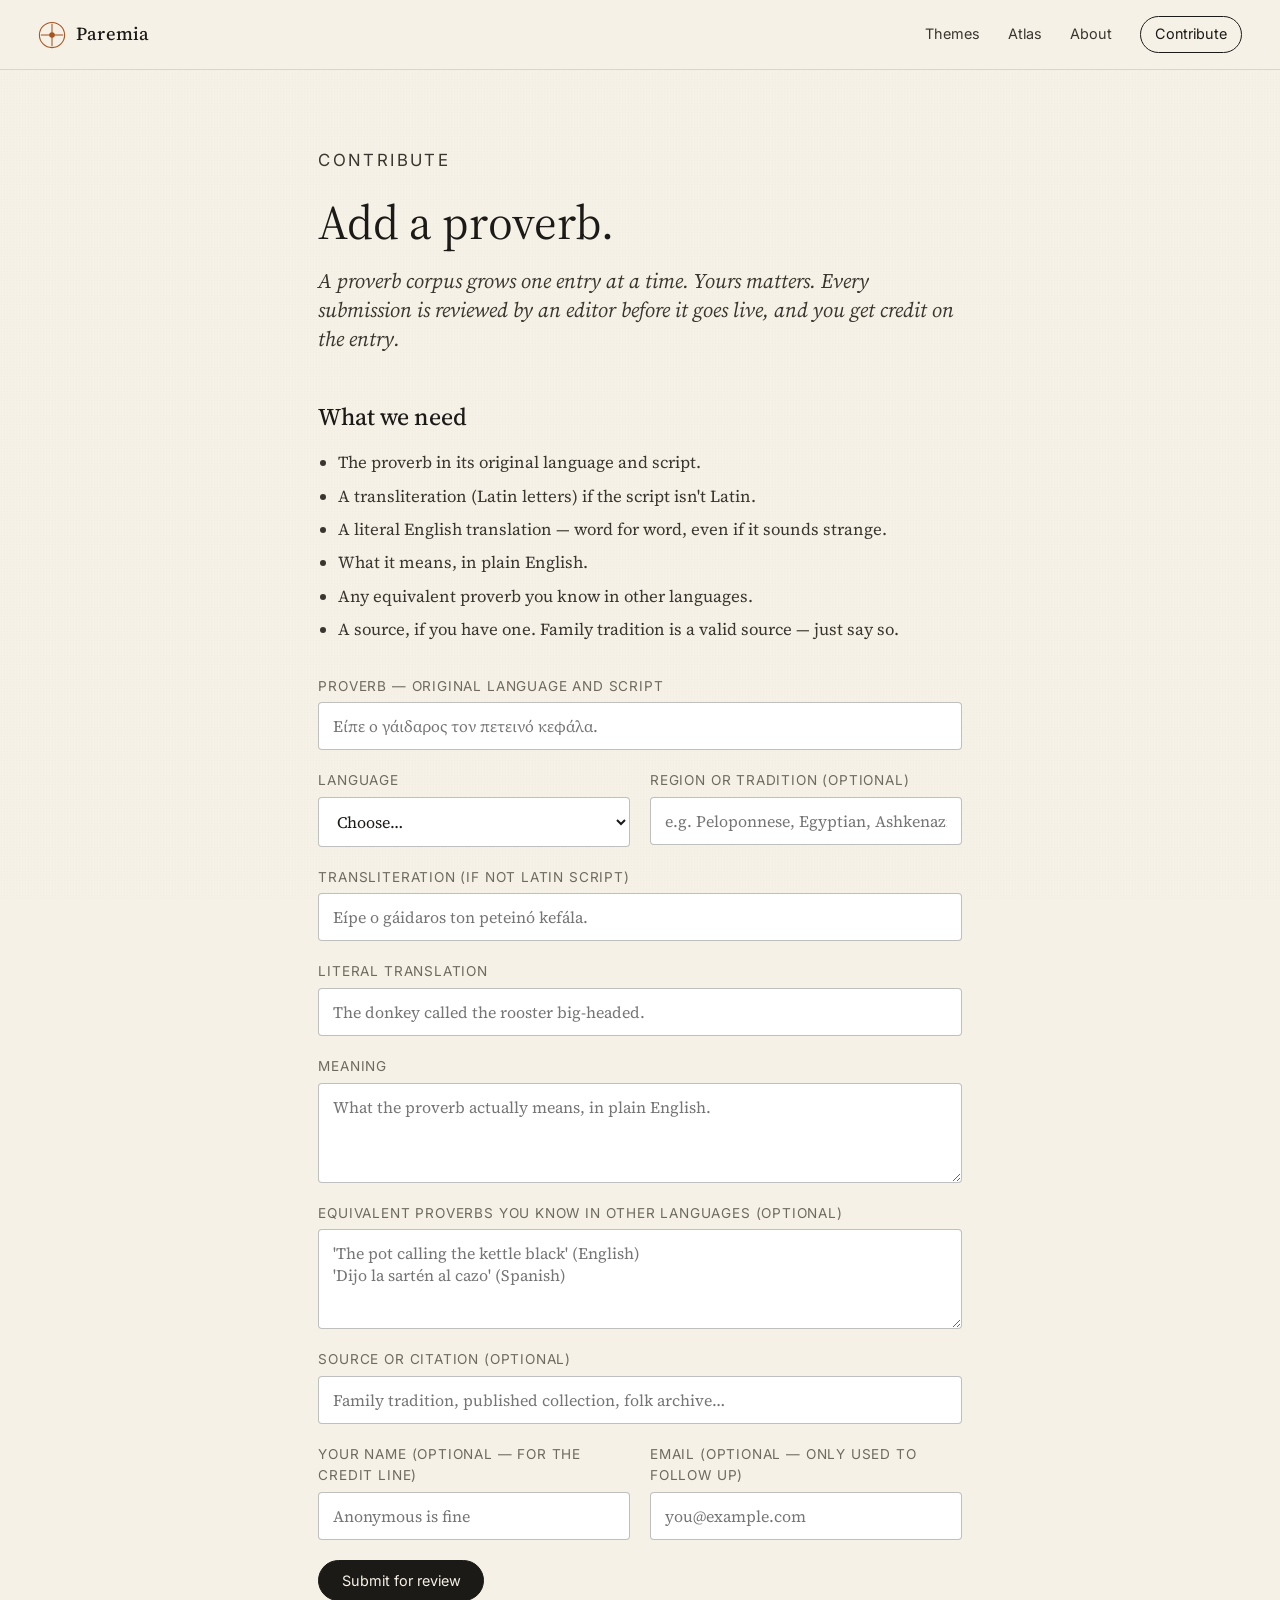
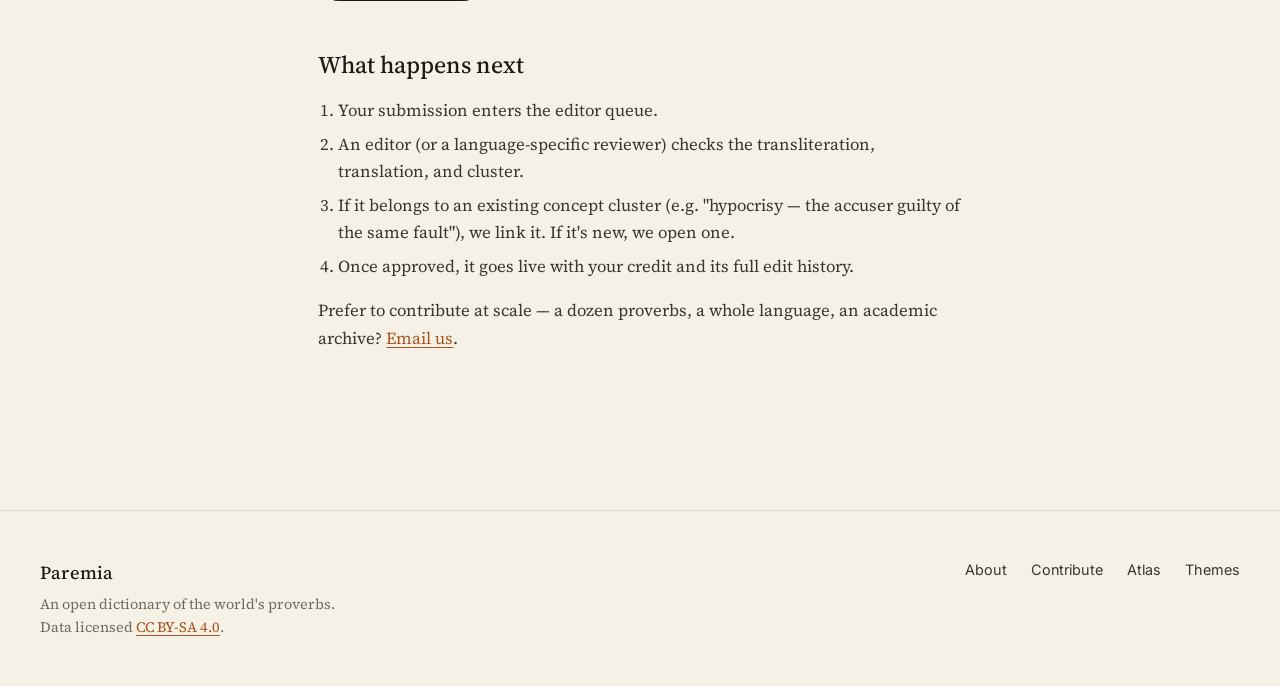
==== contribute.html @ f219d169 "Initial commit: Proverb application with contribution template" ====
<!doctype html>
<html lang="en">
  <head>
    <meta charset="utf-8" />
    <meta name="viewport" content="width=device-width, initial-scale=1" />
    <title>Contribute — Paremia</title>
    <meta name="description" content="Contribute a proverb to Paremia — help build the open dictionary of the world's proverbs." />
    <link rel="icon" href="favicon.svg" type="image/svg+xml" />
    <link
      href="https://api.fontshare.com/v2/css?f[]=boska@400,500,700,400i&display=swap"
      rel="stylesheet"
    />
    <link rel="preconnect" href="https://fonts.googleapis.com" />
    <link rel="preconnect" href="https://fonts.gstatic.com" crossorigin />
    <link
      href="https://fonts.googleapis.com/css2?family=Source+Serif+4:ital,opsz,wght@0,8..60,300..700;1,8..60,300..700&family=Inter:wght@400;500;600&display=swap"
      rel="stylesheet"
    />
    <link rel="stylesheet" href="style.css" />
    <style>
      form.contribute-form {
        margin-top: 2rem;
        display: flex;
        flex-direction: column;
        gap: 1.25rem;
      }
      .contribute-form label {
        display: flex;
        flex-direction: column;
        gap: 0.35rem;
        font-family: var(--font-ui);
        font-size: 0.85rem;
        color: var(--muted);
        letter-spacing: 0.06em;
        text-transform: uppercase;
      }
      .contribute-form input,
      .contribute-form select,
      .contribute-form textarea {
        font-family: var(--font-body);
        font-size: 1rem;
        color: var(--ink);
        padding: 0.75rem 0.85rem;
        border: 1px solid var(--hair-strong);
        border-radius: var(--radius);
        background: #fff;
      }
      .contribute-form textarea {
        min-height: 100px;
        resize: vertical;
      }
      .contribute-form input:focus,
      .contribute-form select:focus,
      .contribute-form textarea:focus {
        outline: 0;
        border-color: var(--accent);
        box-shadow: 0 0 0 3px rgba(168, 84, 31, 0.15);
      }
      .contribute-form .row {
        display: grid;
        grid-template-columns: 1fr 1fr;
        gap: 1.25rem;
      }
      @media (max-width: 640px) {
        .contribute-form .row {
          grid-template-columns: 1fr;
        }
      }
      .contribute-status {
        margin-top: 1.5rem;
        padding: 1rem 1.25rem;
        background: var(--paper-2);
        border-left: 3px solid var(--accent);
        font-family: var(--font-body);
        color: var(--ink);
        display: none;
      }
      .contribute-status.visible {
        display: block;
      }
    </style>
  </head>
  <body>
    <header class="site-header">
      <a class="brand" href="./" aria-label="Paremia — home">
        <svg class="brand-mark" width="28" height="28" viewBox="0 0 40 40" fill="none" aria-hidden="true">
          <circle cx="20" cy="20" r="18" stroke="currentColor" stroke-width="1.5" />
          <path d="M20 4 V36" stroke="currentColor" stroke-width="1.5" />
          <path d="M4 20 H36" stroke="currentColor" stroke-width="1.5" />
          <circle cx="20" cy="20" r="4" fill="currentColor" />
        </svg>
        <span class="brand-word">Paremia</span>
      </a>
      <nav class="site-nav">
        <a href="./#themes">Themes</a>
        <a href="./#atlas">Atlas</a>
        <a href="about.html">About</a>
        <a href="contribute.html" class="nav-cta">Contribute</a>
      </nav>
    </header>

    <main>
      <article class="article">
        <p class="eyebrow">Contribute</p>
        <h1>Add a proverb.</h1>
        <p class="article-lede">
          A proverb corpus grows one entry at a time. Yours matters. Every submission is
          reviewed by an editor before it goes live, and you get credit on the entry.
        </p>

        <h2>What we need</h2>
        <ul>
          <li>The proverb in its original language and script.</li>
          <li>A transliteration (Latin letters) if the script isn't Latin.</li>
          <li>A literal English translation — word for word, even if it sounds strange.</li>
          <li>What it means, in plain English.</li>
          <li>Any equivalent proverb you know in other languages.</li>
          <li>A source, if you have one. Family tradition is a valid source — just say so.</li>
        </ul>

        <form class="contribute-form" onsubmit="submitProverb(event)">
          <label>
            Proverb — original language and script
            <input required name="original" placeholder="Είπε ο γάιδαρος τον πετεινό κεφάλα." />
          </label>

          <div class="row">
            <label>
              Language
              <select required name="lang">
                <option value="">Choose…</option>
                <option>English</option>
                <option>Greek</option>
                <option>Spanish</option>
                <option>Arabic</option>
                <option>Mandarin Chinese</option>
                <option>French</option>
                <option>German</option>
                <option>Italian</option>
                <option>Portuguese</option>
                <option>Russian</option>
                <option>Turkish</option>
                <option>Persian</option>
                <option>Hindi</option>
                <option>Japanese</option>
                <option>Korean</option>
                <option>Yoruba</option>
                <option>Swahili</option>
                <option>Hebrew</option>
                <option>Other</option>
              </select>
            </label>
            <label>
              Region or tradition (optional)
              <input name="region" placeholder="e.g. Peloponnese, Egyptian, Ashkenazi…" />
            </label>
          </div>

          <label>
            Transliteration (if not Latin script)
            <input name="transliteration" placeholder="Eípe o gáidaros ton peteinó kefála." />
          </label>

          <label>
            Literal translation
            <input required name="literal" placeholder="The donkey called the rooster big-headed." />
          </label>

          <label>
            Meaning
            <textarea required name="meaning" placeholder="What the proverb actually means, in plain English."></textarea>
          </label>

          <label>
            Equivalent proverbs you know in other languages (optional)
            <textarea name="equivalents" placeholder="'The pot calling the kettle black' (English)&#10;'Dijo la sartén al cazo' (Spanish)"></textarea>
          </label>

          <label>
            Source or citation (optional)
            <input name="source" placeholder="Family tradition, published collection, folk archive…" />
          </label>

          <div class="row">
            <label>
              Your name (optional — for the credit line)
              <input name="submitter" placeholder="Anonymous is fine" />
            </label>
            <label>
              Email (optional — only used to follow up)
              <input type="email" name="email" placeholder="you@example.com" />
            </label>
          </div>

          <div>
            <button type="submit" class="btn btn-primary">Submit for review</button>
          </div>
          <p class="contribute-status" id="status"></p>
        </form>

        <h2>What happens next</h2>
        <ol>
          <li>Your submission enters the editor queue.</li>
          <li>
            An editor (or a language-specific reviewer) checks the transliteration, translation,
            and cluster.
          </li>
          <li>
            If it belongs to an existing concept cluster (e.g. "hypocrisy — the accuser guilty of
            the same fault"), we link it. If it's new, we open one.
          </li>
          <li>
            Once approved, it goes live with your credit and its full edit history.
          </li>
        </ol>

        <p>
          Prefer to contribute at scale — a dozen proverbs, a whole language, an academic archive?
          <a href="mailto:hello@wikiproverb.org">Email us</a>.
        </p>
      </article>
    </main>

    <footer class="site-footer">
      <div class="footer-inner">
        <div>
          <p class="brand-word footer-brand">Paremia</p>
          <p class="footer-note">
            An open dictionary of the world's proverbs. Data licensed <a href="https://creativecommons.org/licenses/by-sa/4.0/">CC BY-SA 4.0</a>.
          </p>
        </div>
        <nav aria-label="Footer">
          <a href="about.html">About</a>
          <a href="contribute.html">Contribute</a>
          <a href="./#atlas">Atlas</a>
          <a href="./#themes">Themes</a>
        </nav>
      </div>
    </footer>

    <script>
      function submitProverb(e) {
        e.preventDefault();
        const status = document.getElementById('status');
        status.className = 'contribute-status visible';
        status.innerHTML =
          'Thanks — your submission has been recorded locally. The MVP does not yet have a live editor queue; a real backend arrives with the beta launch. In the meantime, <a href="mailto:hello@wikiproverb.org">email us</a> your entries and we will credit and enter them by hand.';
        e.target.reset();
      }
    </script>
  </body>
</html>
---- style.css ----
/* Wiki Proverb — editorial serif, warm paper, single ochre accent */

:root {
  /* Warm paper palette */
  --paper: #f6f1e7;
  --paper-2: #efe8d8;
  --ink: #1c1a17;
  --ink-2: #3a362f;
  --muted: #6f6a5f;
  --hair: rgba(28, 26, 23, 0.12);
  --hair-strong: rgba(28, 26, 23, 0.28);
  --accent: #a8541f; /* oxblood-ochre */
  --accent-2: #8b3d15;
  --gold: #b28a3e;

  --font-display: 'Boska', 'Source Serif 4', Georgia, serif;
  --font-body: 'Source Serif 4', Georgia, serif;
  --font-ui: 'Inter', system-ui, -apple-system, sans-serif;

  --radius: 4px;
  --radius-lg: 8px;
  --shadow: 0 1px 2px rgba(28, 26, 23, 0.05), 0 8px 24px rgba(28, 26, 23, 0.06);

  --max: 1200px;
  --gutter: clamp(1rem, 3vw, 2.5rem);
}

* {
  box-sizing: border-box;
}
html {
  -webkit-text-size-adjust: 100%;
  scroll-behavior: smooth;
}
body {
  margin: 0;
  background: var(--paper);
  color: var(--ink);
  font-family: var(--font-body);
  font-size: 17px;
  line-height: 1.55;
  font-optical-sizing: auto;
  -webkit-font-smoothing: antialiased;
  text-rendering: optimizeLegibility;
}

/* Grain overlay — subtle warmth */
body::before {
  content: '';
  position: fixed;
  inset: 0;
  pointer-events: none;
  z-index: 0;
  opacity: 0.35;
  mix-blend-mode: multiply;
  background-image: radial-gradient(rgba(28, 26, 23, 0.05) 1px, transparent 1px);
  background-size: 3px 3px;
}

.visually-hidden {
  position: absolute;
  width: 1px;
  height: 1px;
  padding: 0;
  margin: -1px;
  overflow: hidden;
  clip: rect(0, 0, 0, 0);
  white-space: nowrap;
  border: 0;
}

a {
  color: var(--accent);
  text-decoration: underline;
  text-decoration-thickness: 1px;
  text-underline-offset: 3px;
  transition: color 0.15s ease;
}
a:hover {
  color: var(--accent-2);
}

/* ---------- HEADER ---------- */
.site-header {
  position: sticky;
  top: 0;
  z-index: 40;
  display: flex;
  justify-content: space-between;
  align-items: center;
  padding: 1rem var(--gutter);
  background: color-mix(in oklab, var(--paper) 88%, transparent);
  backdrop-filter: blur(10px);
  -webkit-backdrop-filter: blur(10px);
  border-bottom: 1px solid var(--hair);
}
.brand {
  display: flex;
  align-items: center;
  gap: 0.6rem;
  text-decoration: none;
  color: var(--ink);
}
.brand-mark {
  color: var(--accent);
}
.brand-word {
  font-family: var(--font-display);
  font-size: 1.15rem;
  font-weight: 500;
  letter-spacing: 0.01em;
}
.site-nav {
  display: flex;
  gap: 1.75rem;
  align-items: center;
  font-family: var(--font-ui);
  font-size: 0.9rem;
}
.site-nav a {
  color: var(--ink-2);
  text-decoration: none;
}
.site-nav a:hover {
  color: var(--accent);
}
.nav-cta {
  padding: 0.4rem 0.85rem;
  border: 1px solid var(--ink);
  border-radius: 999px;
  color: var(--ink) !important;
}
.nav-cta:hover {
  background: var(--ink);
  color: var(--paper) !important;
}
@media (max-width: 640px) {
  .site-nav {
    gap: 1rem;
  }
  .site-nav a:not(.nav-cta) {
    display: none;
  }
}

/* ---------- HERO ---------- */
main {
  position: relative;
  z-index: 1;
}
.hero {
  max-width: 900px;
  margin: 0 auto;
  padding: clamp(3rem, 8vw, 6rem) var(--gutter) 3rem;
  text-align: center;
}
.eyebrow {
  font-family: var(--font-ui);
  font-size: 0.75rem;
  letter-spacing: 0.14em;
  text-transform: uppercase;
  color: var(--muted);
  margin: 0 0 1.25rem;
}
.hero-title {
  font-family: var(--font-display);
  font-weight: 400;
  font-size: clamp(2.4rem, 6vw, 4.5rem);
  line-height: 1.05;
  letter-spacing: -0.015em;
  margin: 0 0 1.25rem;
  color: var(--ink);
}
.hero-title em {
  font-style: italic;
  color: var(--accent);
}
.hero-sub {
  font-size: clamp(1rem, 1.2vw, 1.15rem);
  color: var(--ink-2);
  max-width: 620px;
  margin: 0 auto 2.5rem;
}

/* Search bar */
.search {
  position: relative;
  max-width: 640px;
  margin: 0 auto;
  display: flex;
  align-items: center;
  background: #fff;
  border: 1px solid var(--hair-strong);
  border-radius: 999px;
  padding: 0.35rem 0.35rem 0.35rem 1.1rem;
  box-shadow: var(--shadow);
  transition: border-color 0.2s ease, box-shadow 0.2s ease;
}
.search:focus-within {
  border-color: var(--accent);
  box-shadow: 0 0 0 4px rgba(168, 84, 31, 0.12), var(--shadow);
}
.search-icon {
  color: var(--muted);
  flex-shrink: 0;
}
.search input {
  flex: 1;
  border: 0;
  outline: 0;
  background: transparent;
  padding: 0.85rem 0.85rem;
  font-family: var(--font-body);
  font-size: 1.05rem;
  color: var(--ink);
}
.search input::placeholder {
  color: var(--muted);
  font-style: italic;
}
.search-clear {
  width: 40px;
  height: 40px;
  border-radius: 999px;
  border: 0;
  background: transparent;
  color: var(--muted);
  font-size: 1.4rem;
  cursor: pointer;
  display: none;
}
.search-clear:hover {
  background: var(--paper-2);
  color: var(--ink);
}
.search.has-value .search-clear {
  display: inline-block;
}

.chips {
  margin-top: 1.5rem;
  display: flex;
  flex-wrap: wrap;
  gap: 0.5rem;
  justify-content: center;
  align-items: center;
  font-family: var(--font-ui);
  font-size: 0.85rem;
}
.chips-label {
  color: var(--muted);
  margin-right: 0.25rem;
}
.chip {
  background: transparent;
  border: 1px solid var(--hair-strong);
  border-radius: 999px;
  padding: 0.35rem 0.85rem;
  color: var(--ink-2);
  font-family: inherit;
  font-size: inherit;
  cursor: pointer;
  transition: all 0.15s ease;
}
.chip:hover {
  border-color: var(--accent);
  color: var(--accent);
}

/* ---------- SECTIONS ---------- */
.section {
  max-width: var(--max);
  margin: 0 auto;
  padding: clamp(3rem, 6vw, 5rem) var(--gutter);
}
.section-head {
  max-width: 640px;
  margin: 0 auto 2.5rem;
  text-align: center;
}
.section-head h2 {
  font-family: var(--font-display);
  font-weight: 400;
  font-size: clamp(1.8rem, 3.5vw, 2.5rem);
  line-height: 1.15;
  letter-spacing: -0.01em;
  margin: 0 0 0.75rem;
}
.section-head p {
  color: var(--muted);
  margin: 0;
}

/* Featured proverb */
.featured {
  max-width: 840px;
}
.featured-card {
  border-top: 1px solid var(--hair);
  border-bottom: 1px solid var(--hair);
  padding: 3rem 0;
  text-align: center;
}
.featured .featured-original {
  font-family: var(--font-display);
  font-size: clamp(1.6rem, 3vw, 2.2rem);
  line-height: 1.3;
  color: var(--ink);
  margin: 0 0 1rem;
}
.featured .featured-literal {
  font-style: italic;
  color: var(--ink-2);
  font-size: 1.1rem;
  margin: 0 0 0.5rem;
}
.featured .featured-meta {
  font-family: var(--font-ui);
  font-size: 0.8rem;
  letter-spacing: 0.1em;
  text-transform: uppercase;
  color: var(--muted);
  margin-top: 1.5rem;
}

/* Themes grid */
.theme-grid {
  display: grid;
  grid-template-columns: repeat(auto-fill, minmax(200px, 1fr));
  gap: 0.75rem;
}
.theme-card {
  background: var(--paper);
  padding: 1.35rem 1.25rem;
  cursor: pointer;
  border: 1px solid var(--hair);
  border-radius: var(--radius);
  text-align: left;
  font-family: inherit;
  transition: background 0.2s ease, border-color 0.2s ease, transform 0.2s ease;
}
.theme-card:hover {
  border-color: var(--hair-strong);
  background: var(--paper-2);
  transform: translateY(-1px);
}
.theme-card .theme-name {
  font-family: var(--font-display);
  font-size: 1.3rem;
  color: var(--ink);
  margin: 0 0 0.35rem;
  font-weight: 400;
}
.theme-card .theme-count {
  font-family: var(--font-ui);
  font-size: 0.78rem;
  color: var(--muted);
  letter-spacing: 0.06em;
  text-transform: uppercase;
}

/* Atlas */
.atlas-grid {
  display: grid;
  grid-template-columns: repeat(auto-fit, minmax(300px, 1fr));
  gap: 1.5rem;
}
.atlas-card {
  background: #fff;
  border: 1px solid var(--hair);
  border-radius: var(--radius-lg);
  padding: 1.75rem;
}
.atlas-card h3 {
  font-family: var(--font-display);
  font-weight: 500;
  font-size: 1.15rem;
  margin: 0 0 0.35rem;
  color: var(--ink);
}
.atlas-card .atlas-note {
  color: var(--muted);
  font-size: 0.9rem;
  margin: 0 0 1.25rem;
}
.bar-list {
  list-style: none;
  padding: 0;
  margin: 0;
  counter-reset: bar;
}
.bar-list li {
  counter-increment: bar;
  display: grid;
  grid-template-columns: 1.5rem 1fr auto;
  gap: 0.75rem;
  align-items: center;
  padding: 0.5rem 0;
  border-top: 1px solid var(--hair);
  font-size: 0.95rem;
}
.bar-list li::before {
  content: counter(bar);
  font-family: var(--font-ui);
  font-size: 0.75rem;
  color: var(--muted);
}
.bar-list .bar-label {
  display: flex;
  flex-direction: column;
  gap: 0.35rem;
}
.bar-list .bar-track {
  height: 3px;
  background: var(--paper-2);
  border-radius: 2px;
  overflow: hidden;
}
.bar-list .bar-fill {
  height: 100%;
  background: var(--accent);
}
.bar-list .bar-count {
  font-family: var(--font-ui);
  font-size: 0.8rem;
  color: var(--muted);
  tabular-nums: on;
}

.timeline {
  list-style: none;
  padding: 0;
  margin: 0;
}
.timeline li {
  display: grid;
  grid-template-columns: 5rem 1fr;
  gap: 1rem;
  padding: 0.7rem 0;
  border-top: 1px solid var(--hair);
}
.timeline .year {
  font-family: var(--font-display);
  color: var(--accent);
  font-size: 1rem;
}
.timeline .label {
  color: var(--ink-2);
  font-size: 0.95rem;
}

/* ---------- ATLAS PLATE ---------- */
.atlas-plate {
  margin: 0 0 1.5rem;
}
.plate-frame {
  background: #fff;
  border: 1px solid var(--hair);
  border-radius: var(--radius-lg);
  padding: 1.75rem 1.75rem 1.5rem;
}
.plate-title {
  font-family: var(--font-ui);
  font-size: 0.72rem;
  letter-spacing: 0.18em;
  text-transform: uppercase;
  color: var(--muted);
  text-align: center;
  margin: 0 0 1.25rem;
}
#plate-svg {
  display: block;
  width: 100%;
  height: auto;
  background: var(--paper);
  border: 1px solid var(--hair);
  border-radius: var(--radius);
}
.plate-land {
  fill: var(--paper-2);
  stroke: rgba(168, 84, 31, 0.28);
  stroke-width: 0.6;
  vector-effect: non-scaling-stroke;
}
.plate-arc {
  fill: none;
  stroke: var(--accent);
  stroke-width: 1;
  vector-effect: non-scaling-stroke;
  opacity: 0.08;
  transition: opacity 0.35s ease;
  pointer-events: none;
}
#plate-svg.is-focused .plate-arc {
  opacity: 0.025;
}
#plate-svg.is-focused .plate-arc.active {
  opacity: 0.8;
  stroke-dasharray: 6 5;
  animation: plate-dash 16s linear infinite;
}
@keyframes plate-dash {
  to {
    stroke-dashoffset: -220;
  }
}
.plate-node {
  cursor: pointer;
}
.plate-node .node-hit {
  fill: transparent;
}
.plate-node .node-core {
  fill: var(--accent);
  transition: fill 0.2s ease;
}
.plate-node .node-halo {
  fill: none;
  stroke: var(--accent);
  stroke-width: 1;
  vector-effect: non-scaling-stroke;
  opacity: 0.35;
  transition: opacity 0.2s ease, r 0.2s ease;
}
.plate-node:hover .node-core,
.plate-node:focus-visible .node-core {
  fill: var(--accent-2);
}
.plate-node:hover .node-halo,
.plate-node:focus-visible .node-halo {
  opacity: 0.7;
}
.plate-node text {
  font-family: var(--font-ui);
  font-size: 12.5px;
  letter-spacing: 0.12em;
  text-transform: uppercase;
  fill: var(--ink-2);
  pointer-events: none;
  /* ~30 anchors would collide as permanent labels — reveal on hover/focus */
  opacity: 0;
  transition: opacity 0.15s ease;
}
.plate-node:hover text,
.plate-node:focus-visible text {
  opacity: 1;
}
.plate-node text .node-count {
  fill: var(--muted);
}
.plate-node:focus {
  outline: none;
}
.plate-caption {
  font-family: var(--font-body);
  font-style: italic;
  text-align: center;
  color: var(--muted);
  font-size: 0.95rem;
  line-height: 1.5;
  margin: 1.25rem auto 0;
  max-width: 620px;
  min-height: 2.9em;
}
.plate-legend {
  /* Always visible now that map labels are hover-only */
  display: flex;
  flex-wrap: wrap;
  justify-content: center;
  gap: 0.4rem;
  margin-top: 1rem;
}
.bar-list .bar-more {
  display: block;
  font-family: var(--font-body);
  font-style: italic;
  color: var(--muted);
  font-size: 0.85rem;
  padding-left: 0;
}
.bar-list .bar-more::before {
  content: none;
}
.plate-index {
  display: flex;
  flex-wrap: wrap;
  justify-content: center;
  gap: 0.4rem 0.5rem;
  margin-top: 1rem;
  padding-top: 1.25rem;
  border-top: 1px solid var(--hair);
}
.plate-concept,
.plate-legend-item {
  font-family: ui-monospace, 'SF Mono', Menlo, monospace;
  font-size: 0.68rem;
  letter-spacing: 0.08em;
  text-transform: uppercase;
  color: var(--ink-2);
  background: transparent;
  border: 1px solid var(--hair);
  border-radius: 999px;
  padding: 0.32rem 0.7rem;
  cursor: pointer;
  transition: color 0.15s ease, border-color 0.15s ease, background 0.15s ease;
}
.plate-concept:hover,
.plate-concept:focus-visible,
.plate-concept.active,
.plate-legend-item:hover {
  border-color: var(--accent);
  color: var(--accent);
  background: rgba(168, 84, 31, 0.05);
}
@media (max-width: 640px) {
  .plate-frame {
    padding: 1.1rem 1rem 1rem;
  }
  .plate-legend {
    display: flex;
  }
  #plate-svg .plate-node text {
    display: none;
  }
  .plate-caption {
    font-size: 0.88rem;
  }
}
@media (prefers-reduced-motion: reduce) {
  #plate-svg.is-focused .plate-arc.active {
    animation: none;
  }
}

/* Manifesto */
.manifesto {
  text-align: center;
  padding-top: 5rem;
  padding-bottom: 6rem;
}
.manifesto-inner {
  max-width: 680px;
  margin: 0 auto;
}
.manifesto-body {
  font-family: var(--font-display);
  font-size: clamp(1.25rem, 2vw, 1.5rem);
  line-height: 1.5;
  color: var(--ink);
  margin: 0 0 1.5rem;
}
.manifesto-actions {
  display: flex;
  gap: 0.75rem;
  justify-content: center;
  margin-top: 2rem;
  flex-wrap: wrap;
}
.btn {
  display: inline-block;
  font-family: var(--font-ui);
  font-size: 0.9rem;
  padding: 0.7rem 1.4rem;
  border-radius: 999px;
  border: 1px solid transparent;
  cursor: pointer;
  text-decoration: none;
  transition: all 0.15s ease;
}
.btn-primary {
  background: var(--ink);
  color: var(--paper);
  border-color: var(--ink);
}
.btn-primary:hover {
  background: var(--accent);
  border-color: var(--accent);
  color: #fff;
}
.btn-ghost {
  color: var(--ink);
  border-color: var(--hair-strong);
  background: transparent;
}
.btn-ghost:hover {
  border-color: var(--ink);
  color: var(--ink);
}

/* ---------- RESULTS ---------- */
.results {
  max-width: var(--max);
  margin: 0 auto;
  padding: 0 var(--gutter) 3rem;
}
.results-meta {
  display: flex;
  justify-content: space-between;
  align-items: center;
  padding: 1rem 0;
  border-bottom: 1px solid var(--hair);
  font-family: var(--font-ui);
  font-size: 0.9rem;
  color: var(--muted);
  gap: 1rem;
  flex-wrap: wrap;
}
.filters {
  display: flex;
  align-items: center;
  gap: 0.5rem;
}
.filters label {
  font-size: 0.85rem;
}
.filters select {
  font-family: var(--font-ui);
  font-size: 0.9rem;
  padding: 0.35rem 0.6rem;
  border: 1px solid var(--hair-strong);
  border-radius: var(--radius);
  background: var(--paper);
  color: var(--ink);
}

.results-list {
  display: flex;
  flex-direction: column;
  gap: 1px;
  background: var(--hair);
  border-bottom: 1px solid var(--hair);
}
.result {
  background: var(--paper);
  padding: 1.75rem 0;
  cursor: pointer;
  transition: background 0.15s ease;
  border: 0;
  width: 100%;
  text-align: left;
  font-family: inherit;
}
.result:hover {
  background: var(--paper-2);
}
.result-header {
  display: flex;
  gap: 0.75rem;
  align-items: baseline;
  margin-bottom: 0.5rem;
  flex-wrap: wrap;
}
.result-flag {
  font-family: var(--font-ui);
  font-size: 0.72rem;
  letter-spacing: 0.14em;
  text-transform: uppercase;
  color: var(--muted);
  border: 1px solid var(--hair-strong);
  padding: 0.15rem 0.5rem;
  border-radius: 999px;
}
.result-original {
  font-family: var(--font-display);
  font-size: clamp(1.25rem, 2vw, 1.7rem);
  line-height: 1.3;
  color: var(--ink);
  margin: 0 0 0.4rem;
  font-weight: 400;
}
.result-original.rtl {
  direction: rtl;
  text-align: right;
  font-family: 'Noto Naskh Arabic', var(--font-display);
}
.result-original.zh {
  font-family: 'Noto Serif SC', var(--font-display);
}
.result-transliteration {
  font-style: italic;
  color: var(--muted);
  font-size: 0.95rem;
  margin: 0 0 0.35rem;
}
.result-literal {
  color: var(--ink-2);
  margin: 0.35rem 0 0.75rem;
  font-size: 1rem;
}
.result-literal::before {
  content: 'literal · ';
  font-family: var(--font-ui);
  font-size: 0.7rem;
  letter-spacing: 0.14em;
  text-transform: uppercase;
  color: var(--muted);
}
.result-equivalent {
  color: var(--ink);
  font-size: 0.98rem;
  margin: 0;
}
.result-equivalent::before {
  content: 'equivalent · ';
  font-family: var(--font-ui);
  font-size: 0.7rem;
  letter-spacing: 0.14em;
  text-transform: uppercase;
  color: var(--muted);
}
.result-tags {
  margin-top: 1rem;
  display: flex;
  gap: 0.4rem;
  flex-wrap: wrap;
}
.tag-chip {
  font-family: ui-monospace, 'SF Mono', Menlo, monospace;
  font-size: 0.66rem;
  letter-spacing: 0.08em;
  text-transform: uppercase;
  color: var(--muted);
  background: transparent;
  border: 1px solid var(--hair);
  border-radius: 999px;
  padding: 0.22rem 0.6rem;
  cursor: pointer;
  transition: color 0.15s ease, border-color 0.15s ease, background 0.15s ease;
}
.tag-chip:hover,
.tag-chip:focus-visible {
  border-color: var(--accent);
  color: var(--accent);
  background: rgba(168, 84, 31, 0.05);
}
.result:focus-visible {
  outline: 2px solid var(--accent);
  outline-offset: -2px;
}

/* ---------- EMBLEM PLATES ---------- */
.result-thumb {
  float: right;
  width: 72px;
  height: 72px;
  object-fit: cover;
  border: 1px solid var(--hair-strong);
  border-radius: var(--radius);
  background: var(--paper);
  margin: 0 0 0.5rem 1.25rem;
}
.modal-plate {
  float: right;
  clear: right;
  width: min(180px, 34%);
  margin: 0.35rem 0 1rem 1.5rem;
}
.modal-plate img {
  display: block;
  width: 100%;
  aspect-ratio: 1;
  object-fit: cover;
  padding: 4px;
  background: var(--paper);
  border: 1px solid var(--hair-strong);
  border-radius: var(--radius);
}
.modal-plate figcaption {
  font-family: ui-monospace, 'SF Mono', Menlo, monospace;
  font-size: 0.66rem;
  letter-spacing: 0.14em;
  text-transform: uppercase;
  color: var(--muted);
  text-align: center;
  margin-top: 0.45rem;
}
@media (max-width: 560px) {
  .result-thumb {
    width: 56px;
    height: 56px;
    margin-left: 1rem;
  }
  .modal-plate {
    width: 110px;
    margin-left: 1rem;
  }
}

.no-results {
  padding: 4rem 0;
  text-align: center;
  color: var(--muted);
  font-family: var(--font-display);
  font-size: 1.3rem;
}
.no-results em {
  color: var(--accent);
}

/* ---------- MODAL ---------- */
.proverb-modal {
  border: 0;
  padding: 0;
  max-width: 780px;
  width: calc(100vw - 2rem);
  max-height: 90vh;
  border-radius: var(--radius-lg);
  background: var(--paper);
  color: var(--ink);
  box-shadow: 0 24px 60px rgba(28, 26, 23, 0.3);
}
.proverb-modal::backdrop {
  background: rgba(28, 26, 23, 0.55);
  backdrop-filter: blur(4px);
}
.modal-inner {
  padding: 3rem 2.5rem;
  max-height: 90vh;
  overflow-y: auto;
}
.modal-close {
  position: sticky;
  top: 0;
  float: right;
  width: 36px;
  height: 36px;
  border-radius: 999px;
  border: 1px solid var(--hair-strong);
  background: var(--paper);
  cursor: pointer;
  font-size: 1.2rem;
  color: var(--ink-2);
  margin-bottom: -36px;
}
.modal-close:hover {
  background: var(--ink);
  color: var(--paper);
  border-color: var(--ink);
}
.modal-concept-title {
  font-family: var(--font-ui);
  font-size: 0.75rem;
  letter-spacing: 0.14em;
  text-transform: uppercase;
  color: var(--muted);
  margin: 0 0 0.5rem;
}
.modal-concept-gloss {
  font-family: var(--font-display);
  font-size: clamp(1.3rem, 2.5vw, 1.7rem);
  font-weight: 400;
  line-height: 1.3;
  margin: 0 0 2rem;
  color: var(--ink);
}
.modal-selected {
  padding: 1.5rem;
  background: var(--paper-2);
  border-left: 3px solid var(--accent);
  border-radius: 0 var(--radius) var(--radius) 0;
  margin-bottom: 2rem;
}
.modal-selected .result-original {
  margin-bottom: 0.35rem;
}
.modal-equivalents-title {
  font-family: var(--font-ui);
  font-size: 0.75rem;
  letter-spacing: 0.14em;
  text-transform: uppercase;
  color: var(--muted);
  margin: 0 0 1rem;
  padding-top: 1rem;
  border-top: 1px solid var(--hair);
}
.modal-equivalents {
  display: flex;
  flex-direction: column;
  gap: 1.5rem;
}
.equivalent {
  padding-bottom: 1.5rem;
  border-bottom: 1px solid var(--hair);
}
.equivalent:last-child {
  border-bottom: 0;
}
.equivalent-original {
  font-family: var(--font-display);
  font-size: 1.2rem;
  color: var(--ink);
  margin: 0 0 0.35rem;
}
.equivalent-original.rtl {
  direction: rtl;
  text-align: right;
  font-family: 'Noto Naskh Arabic', var(--font-display);
}
.equivalent-original.zh {
  font-family: 'Noto Serif SC', var(--font-display);
}
.equivalent-meta {
  font-family: var(--font-ui);
  font-size: 0.72rem;
  letter-spacing: 0.12em;
  text-transform: uppercase;
  color: var(--muted);
  margin-bottom: 0.5rem;
}
.equivalent-literal {
  font-style: italic;
  color: var(--ink-2);
  font-size: 0.98rem;
  margin: 0 0 0.5rem;
}
.equivalent-notes {
  color: var(--muted);
  font-size: 0.9rem;
  margin: 0;
  line-height: 1.5;
}
.modal-sources {
  margin-top: 2rem;
  padding-top: 1.5rem;
  border-top: 1px solid var(--hair);
  font-size: 0.85rem;
  color: var(--muted);
}
.modal-sources strong {
  color: var(--ink-2);
  font-weight: 500;
}
.modal-tags-label {
  font-family: var(--font-ui);
  font-size: 0.7rem;
  letter-spacing: 0.14em;
  text-transform: uppercase;
  color: var(--muted);
  margin: 0 0 0.5rem;
}
.modal-tags {
  display: flex;
  flex-wrap: wrap;
  gap: 0.4rem;
  margin: 0 0 1.25rem;
}

/* ---------- FOOTER ---------- */
.site-footer {
  border-top: 1px solid var(--hair);
  padding: 3rem var(--gutter);
  margin-top: 4rem;
  background: var(--paper);
  position: relative;
  z-index: 1;
}
.footer-inner {
  max-width: var(--max);
  margin: 0 auto;
  display: flex;
  justify-content: space-between;
  gap: 2rem;
  flex-wrap: wrap;
}
.footer-brand {
  font-family: var(--font-display);
  font-size: 1.15rem;
  margin: 0 0 0.35rem;
  color: var(--ink);
}
.footer-note {
  color: var(--muted);
  font-size: 0.9rem;
  margin: 0;
  max-width: 320px;
}
.site-footer nav {
  display: flex;
  gap: 1.5rem;
  font-family: var(--font-ui);
  font-size: 0.9rem;
}
.site-footer nav a {
  color: var(--ink-2);
  text-decoration: none;
}
.site-footer nav a:hover {
  color: var(--accent);
}

/* Article pages (about / contribute) */
.article {
  max-width: 720px;
  margin: 0 auto;
  padding: clamp(3rem, 6vw, 5rem) var(--gutter);
}
.article h1 {
  font-family: var(--font-display);
  font-weight: 400;
  font-size: clamp(2rem, 4vw, 3rem);
  line-height: 1.15;
  margin: 0 0 0.5rem;
}
.article .article-lede {
  font-family: var(--font-display);
  font-style: italic;
  font-size: 1.3rem;
  color: var(--ink-2);
  line-height: 1.4;
  margin: 1rem 0 2.5rem;
}
.article h2 {
  font-family: var(--font-display);
  font-weight: 500;
  font-size: 1.5rem;
  line-height: 1.3;
  margin: 3rem 0 0.75rem;
}
.article h3 {
  font-family: var(--font-display);
  font-weight: 500;
  font-size: 1.15rem;
  margin: 2rem 0 0.5rem;
}
.article p,
.article li {
  font-size: 1.05rem;
  color: var(--ink-2);
  line-height: 1.65;
}
.article ul,
.article ol {
  padding-left: 1.25rem;
}
.article li + li {
  margin-top: 0.35rem;
}
.article blockquote {
  border-left: 3px solid var(--accent);
  padding-left: 1.25rem;
  margin: 1.5rem 0;
  font-style: italic;
  color: var(--ink);
  font-family: var(--font-display);
  font-size: 1.15rem;
}
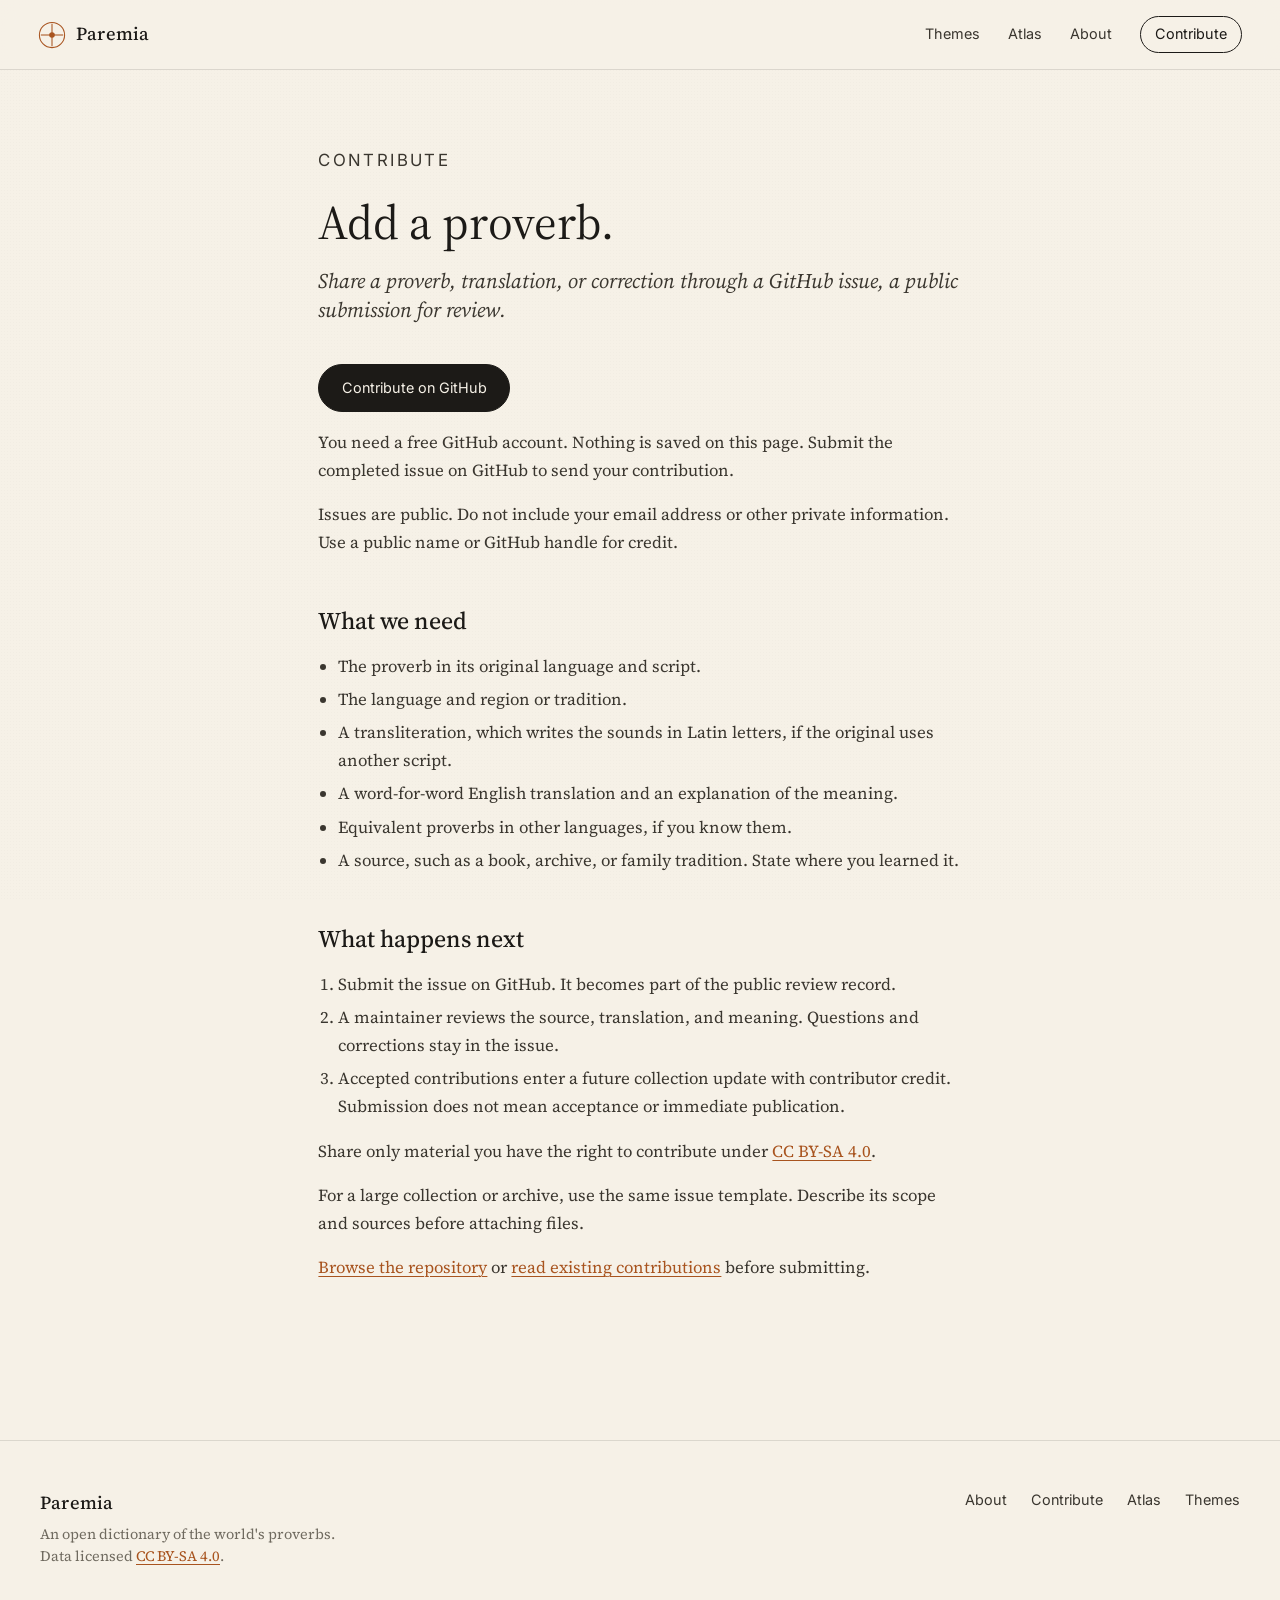
==== commit a33bc37d: "Add public proverb contribution workflow" ====
--- a/contribute.html
+++ b/contribute.html
@@ -3,86 +3,21 @@
   <head>
     <meta charset="utf-8" />
     <meta name="viewport" content="width=device-width, initial-scale=1" />
-    <title>Contribute — Paremia</title>
-    <meta name="description" content="Contribute a proverb to Paremia — help build the open dictionary of the world's proverbs." />
-    <link rel="icon" href="favicon.svg" type="image/svg+xml" />
-    <link
-      href="https://api.fontshare.com/v2/css?f[]=boska@400,500,700,400i&display=swap"
-      rel="stylesheet"
-    />
+    <title>Contribute — Paremia Demo</title>
+    <meta property="og:title" content="Contribute — Paremia Demo" />
+    <meta property="og:site_name" content="Ncoded.media" />
+    <meta name="twitter:title" content="Contribute — Paremia Demo" />
+    <meta name="description" content="Contribute a proverb to Paremia through a public GitHub issue." />
+    <link rel="icon" href="./favicon.svg" type="image/svg+xml" />
+    <link href="https://api.fontshare.com/v2/css?f[]=boska@400,500,700,400i&display=swap" rel="stylesheet" />
     <link rel="preconnect" href="https://fonts.googleapis.com" />
     <link rel="preconnect" href="https://fonts.gstatic.com" crossorigin />
-    <link
-      href="https://fonts.googleapis.com/css2?family=Source+Serif+4:ital,opsz,wght@0,8..60,300..700;1,8..60,300..700&family=Inter:wght@400;500;600&display=swap"
-      rel="stylesheet"
-    />
-    <link rel="stylesheet" href="style.css" />
-    <style>
-      form.contribute-form {
-        margin-top: 2rem;
-        display: flex;
-        flex-direction: column;
-        gap: 1.25rem;
-      }
-      .contribute-form label {
-        display: flex;
-        flex-direction: column;
-        gap: 0.35rem;
-        font-family: var(--font-ui);
-        font-size: 0.85rem;
-        color: var(--muted);
-        letter-spacing: 0.06em;
-        text-transform: uppercase;
-      }
-      .contribute-form input,
-      .contribute-form select,
-      .contribute-form textarea {
-        font-family: var(--font-body);
-        font-size: 1rem;
-        color: var(--ink);
-        padding: 0.75rem 0.85rem;
-        border: 1px solid var(--hair-strong);
-        border-radius: var(--radius);
-        background: #fff;
-      }
-      .contribute-form textarea {
-        min-height: 100px;
-        resize: vertical;
-      }
-      .contribute-form input:focus,
-      .contribute-form select:focus,
-      .contribute-form textarea:focus {
-        outline: 0;
-        border-color: var(--accent);
-        box-shadow: 0 0 0 3px rgba(168, 84, 31, 0.15);
-      }
-      .contribute-form .row {
-        display: grid;
-        grid-template-columns: 1fr 1fr;
-        gap: 1.25rem;
-      }
-      @media (max-width: 640px) {
-        .contribute-form .row {
-          grid-template-columns: 1fr;
-        }
-      }
-      .contribute-status {
-        margin-top: 1.5rem;
-        padding: 1rem 1.25rem;
-        background: var(--paper-2);
-        border-left: 3px solid var(--accent);
-        font-family: var(--font-body);
-        color: var(--ink);
-        display: none;
-      }
-      .contribute-status.visible {
-        display: block;
-      }
-    </style>
+    <link href="https://fonts.googleapis.com/css2?family=Source+Serif+4:ital,opsz,wght@0,8..60,300..700;1,8..60,300..700&family=Inter:wght@400;500;600&display=swap" rel="stylesheet" />
+    <link rel="stylesheet" href="./style.css" />
   </head>
   <body>
     <header class="site-header">
-      <a class="brand" href="./" aria-label="Paremia — home">
+      <a class="brand" href="./" aria-label="Paremia home">
         <svg class="brand-mark" width="28" height="28" viewBox="0 0 40 40" fill="none" aria-hidden="true">
           <circle cx="20" cy="20" r="18" stroke="currentColor" stroke-width="1.5" />
           <path d="M20 4 V36" stroke="currentColor" stroke-width="1.5" />
@@ -91,143 +26,46 @@
         </svg>
         <span class="brand-word">Paremia</span>
       </a>
-      <nav class="site-nav">
+      <nav class="site-nav" aria-label="Main">
         <a href="./#themes">Themes</a>
         <a href="./#atlas">Atlas</a>
         <a href="about.html">About</a>
-        <a href="contribute.html" class="nav-cta">Contribute</a>
+        <a href="contribute.html" class="nav-cta" aria-current="page">Contribute</a>
       </nav>
     </header>
-
     <main>
       <article class="article">
         <p class="eyebrow">Contribute</p>
         <h1>Add a proverb.</h1>
-        <p class="article-lede">
-          A proverb corpus grows one entry at a time. Yours matters. Every submission is
-          reviewed by an editor before it goes live, and you get credit on the entry.
-        </p>
-
+        <p class="article-lede">Share a proverb, translation, or correction through a GitHub issue, a public submission for review.</p>
+        <p><a class="btn btn-primary" href="https://github.com/igwana12/paremia/issues/new?template=contribute.md">Contribute on GitHub</a></p>
+        <p>You need a free GitHub account. Nothing is saved on this page. Submit the completed issue on GitHub to send your contribution.</p>
+        <p>Issues are public. Do not include your email address or other private information. Use a public name or GitHub handle for credit.</p>
         <h2>What we need</h2>
         <ul>
           <li>The proverb in its original language and script.</li>
-          <li>A transliteration (Latin letters) if the script isn't Latin.</li>
-          <li>A literal English translation — word for word, even if it sounds strange.</li>
-          <li>What it means, in plain English.</li>
-          <li>Any equivalent proverb you know in other languages.</li>
-          <li>A source, if you have one. Family tradition is a valid source — just say so.</li>
+          <li>The language and region or tradition.</li>
+          <li>A transliteration, which writes the sounds in Latin letters, if the original uses another script.</li>
+          <li>A word-for-word English translation and an explanation of the meaning.</li>
+          <li>Equivalent proverbs in other languages, if you know them.</li>
+          <li>A source, such as a book, archive, or family tradition. State where you learned it.</li>
         </ul>
-
-        <form class="contribute-form" onsubmit="submitProverb(event)">
-          <label>
-            Proverb — original language and script
-            <input required name="original" placeholder="Είπε ο γάιδαρος τον πετεινό κεφάλα." />
-          </label>
-
-          <div class="row">
-            <label>
-              Language
-              <select required name="lang">
-                <option value="">Choose…</option>
-                <option>English</option>
-                <option>Greek</option>
-                <option>Spanish</option>
-                <option>Arabic</option>
-                <option>Mandarin Chinese</option>
-                <option>French</option>
-                <option>German</option>
-                <option>Italian</option>
-                <option>Portuguese</option>
-                <option>Russian</option>
-                <option>Turkish</option>
-                <option>Persian</option>
-                <option>Hindi</option>
-                <option>Japanese</option>
-                <option>Korean</option>
-                <option>Yoruba</option>
-                <option>Swahili</option>
-                <option>Hebrew</option>
-                <option>Other</option>
-              </select>
-            </label>
-            <label>
-              Region or tradition (optional)
-              <input name="region" placeholder="e.g. Peloponnese, Egyptian, Ashkenazi…" />
-            </label>
-          </div>
-
-          <label>
-            Transliteration (if not Latin script)
-            <input name="transliteration" placeholder="Eípe o gáidaros ton peteinó kefála." />
-          </label>
-
-          <label>
-            Literal translation
-            <input required name="literal" placeholder="The donkey called the rooster big-headed." />
-          </label>
-
-          <label>
-            Meaning
-            <textarea required name="meaning" placeholder="What the proverb actually means, in plain English."></textarea>
-          </label>
-
-          <label>
-            Equivalent proverbs you know in other languages (optional)
-            <textarea name="equivalents" placeholder="'The pot calling the kettle black' (English)&#10;'Dijo la sartén al cazo' (Spanish)"></textarea>
-          </label>
-
-          <label>
-            Source or citation (optional)
-            <input name="source" placeholder="Family tradition, published collection, folk archive…" />
-          </label>
-
-          <div class="row">
-            <label>
-              Your name (optional — for the credit line)
-              <input name="submitter" placeholder="Anonymous is fine" />
-            </label>
-            <label>
-              Email (optional — only used to follow up)
-              <input type="email" name="email" placeholder="you@example.com" />
-            </label>
-          </div>
-
-          <div>
-            <button type="submit" class="btn btn-primary">Submit for review</button>
-          </div>
-          <p class="contribute-status" id="status"></p>
-        </form>
-
         <h2>What happens next</h2>
         <ol>
-          <li>Your submission enters the editor queue.</li>
-          <li>
-            An editor (or a language-specific reviewer) checks the transliteration, translation,
-            and cluster.
-          </li>
-          <li>
-            If it belongs to an existing concept cluster (e.g. "hypocrisy — the accuser guilty of
-            the same fault"), we link it. If it's new, we open one.
-          </li>
-          <li>
-            Once approved, it goes live with your credit and its full edit history.
-          </li>
+          <li>Submit the issue on GitHub. It becomes part of the public review record.</li>
+          <li>A maintainer reviews the source, translation, and meaning. Questions and corrections stay in the issue.</li>
+          <li>Accepted contributions enter a future collection update with contributor credit. Submission does not mean acceptance or immediate publication.</li>
         </ol>
-
-        <p>
-          Prefer to contribute at scale — a dozen proverbs, a whole language, an academic archive?
-          <a href="mailto:hello@wikiproverb.org">Email us</a>.
-        </p>
+        <p>Share only material you have the right to contribute under <a href="https://creativecommons.org/licenses/by-sa/4.0/">CC BY-SA 4.0</a>.</p>
+        <p>For a large collection or archive, use the same issue template. Describe its scope and sources before attaching files.</p>
+        <p><a href="https://github.com/igwana12/paremia">Browse the repository</a> or <a href="https://github.com/igwana12/paremia/issues">read existing contributions</a> before submitting.</p>
       </article>
     </main>
-
     <footer class="site-footer">
       <div class="footer-inner">
         <div>
           <p class="brand-word footer-brand">Paremia</p>
-          <p class="footer-note">
-            An open dictionary of the world's proverbs. Data licensed <a href="https://creativecommons.org/licenses/by-sa/4.0/">CC BY-SA 4.0</a>.
-          </p>
+          <p class="footer-note">An open dictionary of the world's proverbs. Data licensed <a href="https://creativecommons.org/licenses/by-sa/4.0/">CC BY-SA 4.0</a>.</p>
         </div>
         <nav aria-label="Footer">
           <a href="about.html">About</a>
@@ -237,16 +75,5 @@
         </nav>
       </div>
     </footer>
-
-    <script>
-      function submitProverb(e) {
-        e.preventDefault();
-        const status = document.getElementById('status');
-        status.className = 'contribute-status visible';
-        status.innerHTML =
-          'Thanks — your submission has been recorded locally. The MVP does not yet have a live editor queue; a real backend arrives with the beta launch. In the meantime, <a href="mailto:hello@wikiproverb.org">email us</a> your entries and we will credit and enter them by hand.';
-        e.target.reset();
-      }
-    </script>
   </body>
 </html>
